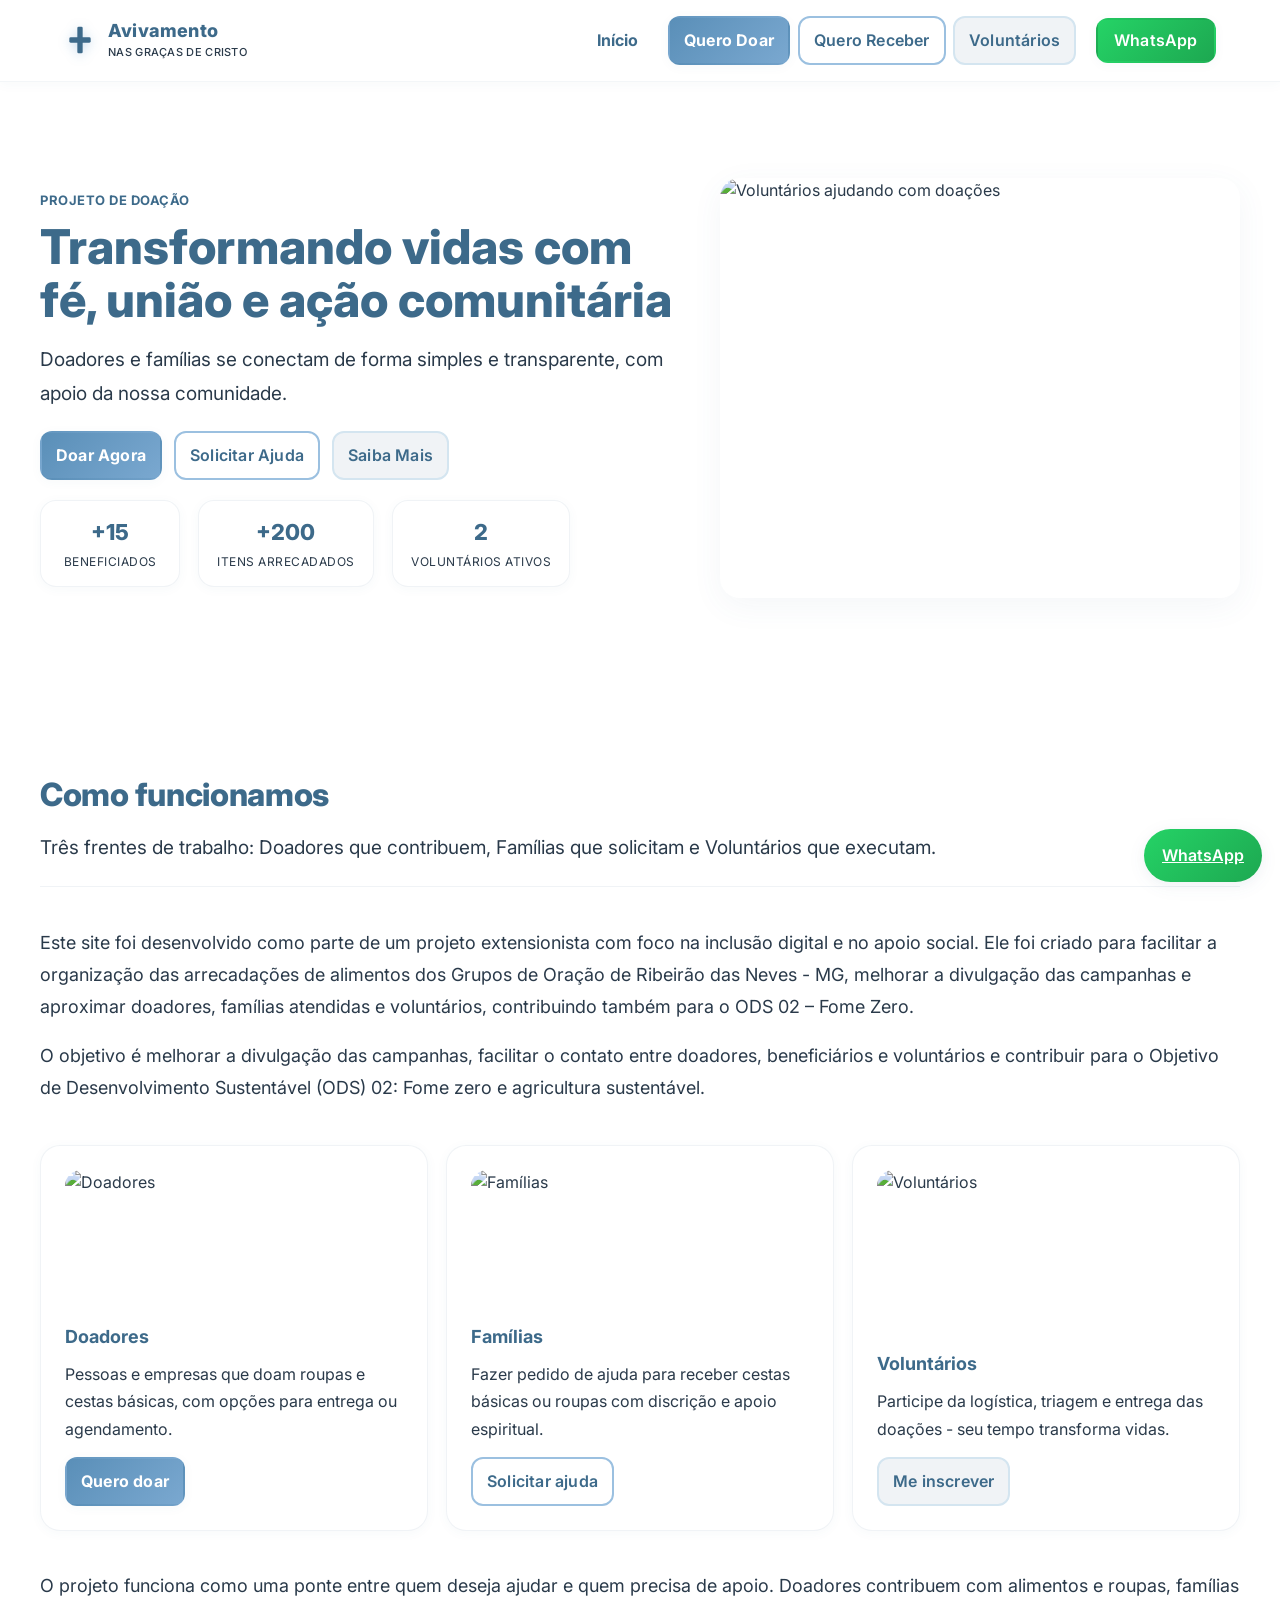
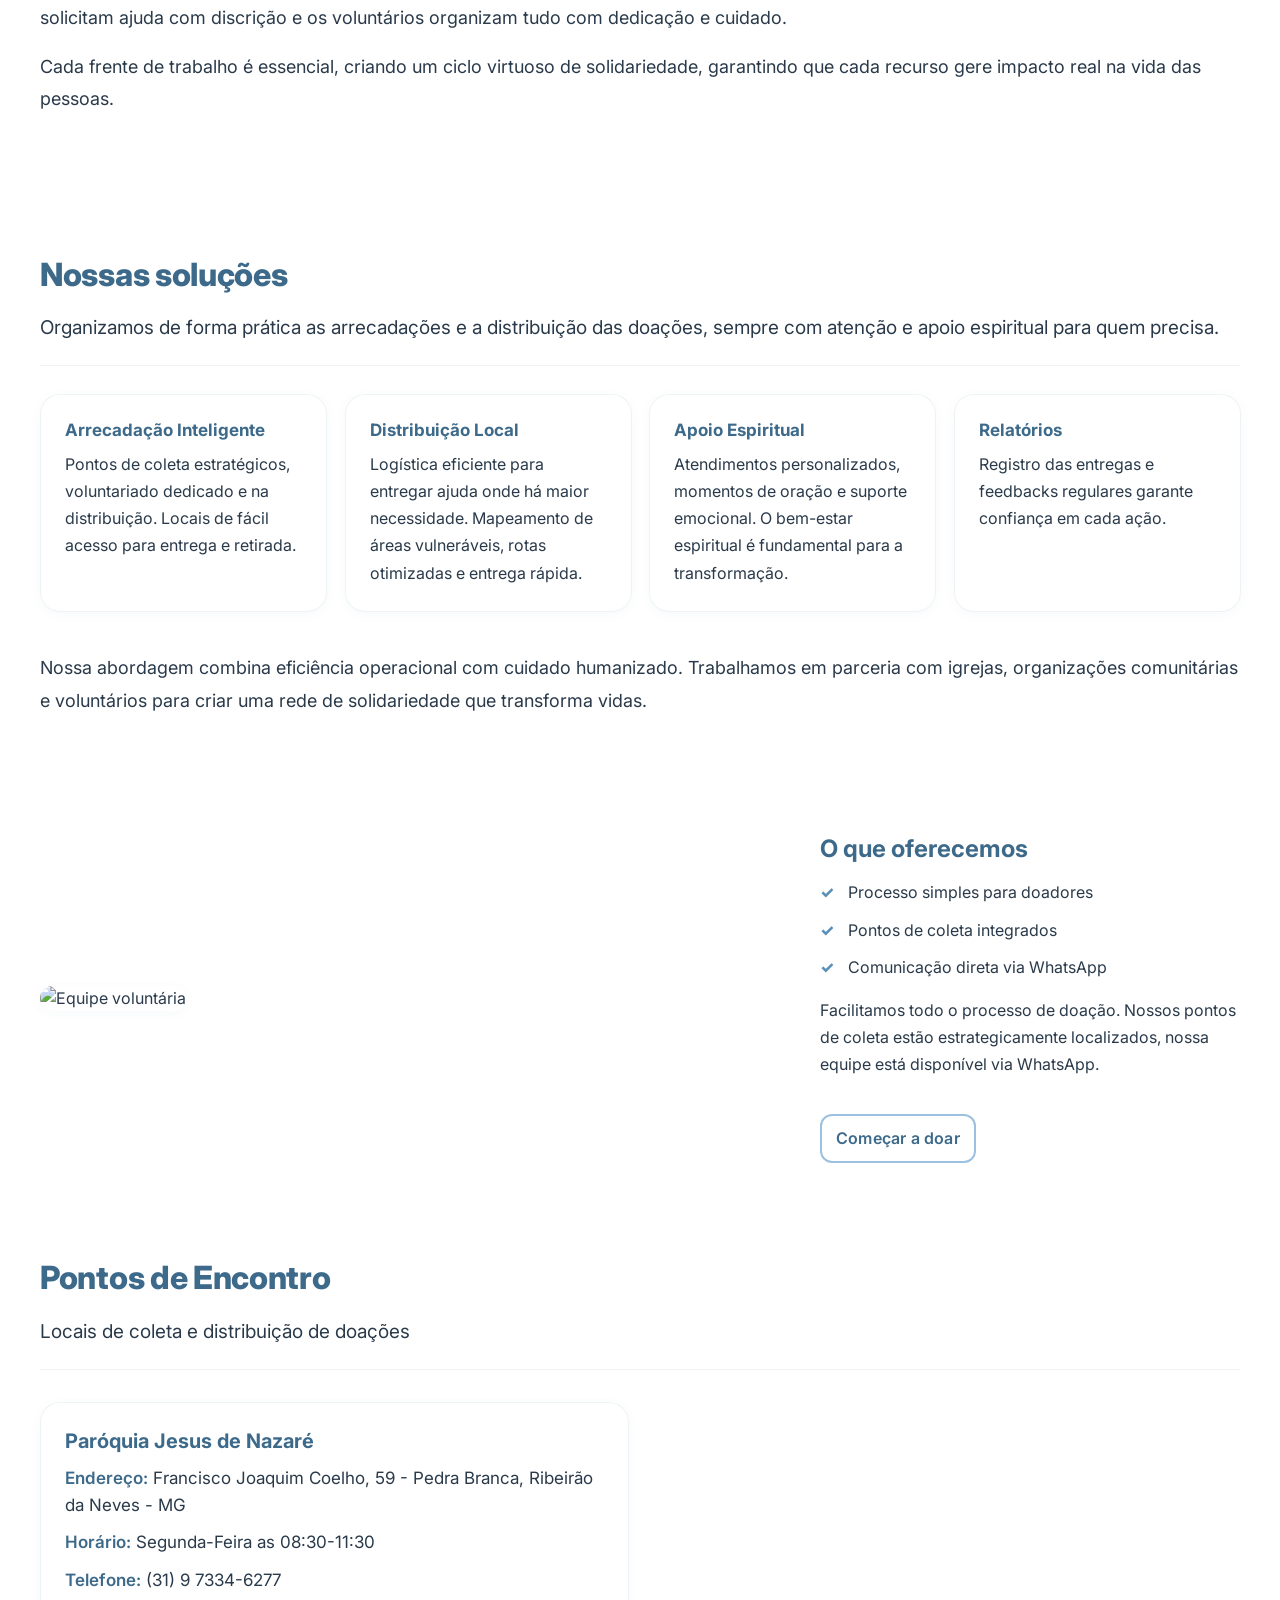
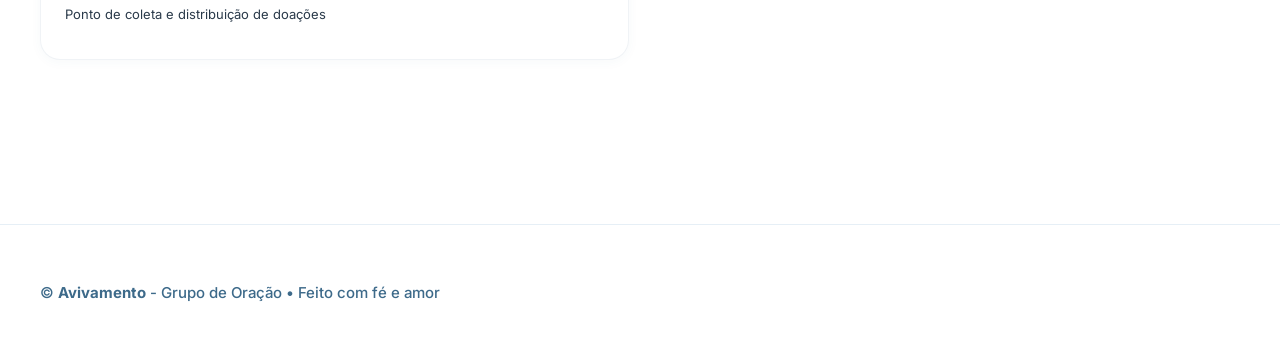
==== index.html @ 40e813b6 "Update index.html" ====
<!doctype html>
<html lang="pt-BR">
<head>
    <meta charset="utf-8" />
    <meta name="viewport" content="width=device-width,initial-scale=1" />
    <title>Avivamento - Projeto de Doação</title>
    <link rel="stylesheet" href="css/styles.css">
    <link href="https://fonts.googleapis.com/css2?family=Inter:wght@300;400;600;700;800&display=swap" rel="stylesheet">
</head>
<body>
    <header class="site-header">
        <div class="header-inner">
            <a class="logo" href="index.html">
                <svg class="logo-emoji" width="32" height="32" viewBox="0 0 24 24" fill="none" xmlns="http://www.w3.org/2000/svg">
                    <rect x="10" y="2" width="4" height="20" fill="var(--blue-700)" rx="1"/>
                    <rect x="4" y="10" width="16" height="4" fill="var(--blue-700)" rx="1"/>
                </svg>
                <div class="logo-text-wrapper">
                    <span class="logo-text">Avivamento</span>
                    <span class="logo-subtitle">Nas graças de Cristo</span>
                </div>
            </a>
            <input type="checkbox" id="navToggle" class="nav-toggle-checkbox" aria-label="Abrir menu">
            <label for="navToggle" class="nav-toggle-label">
                <span class="hamburger" aria-hidden="true"></span>
            </label>
            <nav class="main-nav" role="navigation" aria-label="Menu principal">
                <div class="nav-logo">
                    <span class="nav-logo-text">Avivamento</span>
                    <span class="nav-logo-subtitle">Nas graças de Cristo</span>
                </div>
                <a href="index.html">Início</a>
                <a href="pages/doar.html" class="btn btn-primary">Quero Doar</a>
                <a href="pages/receber.html" class="btn btn-outline">Quero Receber</a>
                <a href="pages/voluntarios.html" class="btn btn-ghost">Voluntários</a>
                <a class="btn whatsapp" href="https://wa.me/5531973346277?text=Ol%C3%A1%2C+gostaria+de+ajudar+no+projeto+Avivamento" target="_blank" rel="noopener">WhatsApp</a>
            </nav>
        </div>
    </header>

    <main>
        <!-- Hero Section -->
        <section class="hero hero-landing">
            <div class="container hero-grid">
                <div class="hero-content">
                    <p class="eyebrow">Projeto de Doação</p>
                    <h1>Transformando vidas com fé, união e ação comunitária</h1>
                    <p class="lead">Doadores e famílias se conectam de forma simples e transparente, com apoio da nossa comunidade.</p>
                    <div class="cta-row">
                        <a class="btn btn-primary large" href="pages/doar.html">Doar Agora</a>
                        <a class="btn btn-outline large" href="pages/receber.html">Solicitar Ajuda</a>
                        <a class="btn btn-ghost" href="#areas">Saiba Mais</a>
                    </div>
                    <div class="stats-row" aria-hidden="true">
                        <div class="stat"><strong>+15</strong><span>beneficiados</span></div>
                        <div class="stat"><strong>+200</strong><span>itens arrecadados</span></div>
                        <div class="stat"><strong>2</strong><span>voluntários ativos</span></div>
                    </div>
                </div>
                <div class="hero-media" aria-hidden="true">
                    <img alt="Voluntários ajudando com doações" src="https://abolbrasil.org.br/wordpress/wp-content/uploads/2022/02/b7a24420-bc42-456f-b313-bb6301a29f70.jpg" />
                </div>
            </div>
        </section>

        <!-- Main Content Container -->
        <div class="container">
            <!-- Como Funcionamos Section -->
            <section id="areas" class="areas">
                <div class="page-header">
                    <h2>Como funcionamos</h2>
                    <p class="subtitle lead">Três frentes de trabalho: Doadores que contribuem, Famílias que solicitam e Voluntários que executam.</p>
                </div>
            <!-- Sobre o Projeto Section -->
                    <div class="project-info-text">
                        <p>Este site foi desenvolvido como parte de um projeto extensionista com foco na inclusão digital e no apoio social. Ele foi criado para facilitar a organização das arrecadações de alimentos dos Grupos de Oração de Ribeirão das Neves - MG, melhorar a divulgação das campanhas e aproximar doadores, famílias atendidas e voluntários, contribuindo também para o ODS 02 – Fome Zero.</p>
                        <p>O objetivo é melhorar a divulgação das campanhas, facilitar o contato entre doadores, beneficiários e voluntários e contribuir para o Objetivo de Desenvolvimento Sustentável (ODS) 02: Fome zero e agricultura sustentável.</p>
                    </div>
                <div class="areas-grid">
                    <article class="area-card">
                        <img src="https://i.pinimg.com/originals/aa/27/34/aa273427e8a0ba6a10bbc2c5b029f0f6.jpg" alt="Doadores">
                        <div>
                            <h4>Doadores</h4>
                            <p>Pessoas e empresas que doam roupas e cestas básicas, com opções para entrega ou agendamento.</p>
                            <div class="area-actions">
                                <a class="btn btn-primary" href="pages/doar.html">Quero doar</a>
                            </div>
                        </div>
                    </article>
                    <article class="area-card">
                        <img src="https://i.pinimg.com/originals/c0/b9/94/c0b99467536a32880de4800b3984f356.jpg" alt="Famílias">
                        <div>
                            <h4>Famílias</h4>
                            <p>Fazer pedido de ajuda para receber cestas básicas ou roupas com discrição e apoio espiritual.</p>
                            <div class="area-actions">
                                <a class="btn btn-outline" href="pages/receber.html">Solicitar ajuda</a>
                            </div>
                        </div>
                    </article>
                    <article class="area-card">
                        <img src="https://gife.org.br/wp/media/2023/09/hannah-busing-RvF2R_qMpRk-unsplash-1-2048x1638.jpg" alt="Voluntários">
                        <div>
                            <h4>Voluntários</h4>
                            <p>Participe da logística, triagem e entrega das doações - seu tempo transforma vidas.</p>
                            <div class="area-actions">
                                <a class="btn btn-ghost" href="pages/voluntarios.html">Me inscrever</a>
                            </div>
                        </div>
                    </article>
                </div>
                <div class="areas-description">
                    <p>O projeto funciona como uma ponte entre quem deseja ajudar e quem precisa de apoio. Doadores contribuem com alimentos e roupas, famílias solicitam ajuda com discrição e os voluntários organizam tudo com dedicação e cuidado.</p>
                    <p>Cada frente de trabalho é essencial, criando um ciclo virtuoso de solidariedade, garantindo que cada recurso gere impacto real na vida das pessoas.</p>
                </div>
            </section>

            <!-- Nossas Soluções Section -->
            <section id="solutions" class="solutions">
                <div class="page-header">
                    <h2>Nossas soluções</h2>
                    <p class="subtitle lead">Organizamos de forma prática as arrecadações e a distribuição das doações, sempre com atenção e apoio espiritual para quem precisa.</p>
                </div>
                <div class="solutions-grid">
                    <article class="solution">
                        <h3>Arrecadação Inteligente</h3>
                        <p>Pontos de coleta estratégicos, voluntariado dedicado e na distribuição. Locais de fácil acesso para entrega e retirada.</p>
                    </article>
                    <article class="solution">
                        <h3>Distribuição Local</h3>
                        <p>Logística eficiente para entregar ajuda onde há maior necessidade. Mapeamento de áreas vulneráveis, rotas otimizadas e entrega rápida.</p>
                    </article>
                    <article class="solution">
                        <h3>Apoio Espiritual</h3>
                        <p>Atendimentos personalizados, momentos de oração e suporte emocional. O bem-estar espiritual é fundamental para a transformação.</p>
                    </article>
                    <article class="solution">
                        <h3>Relatórios</h3>
                        <p>Registro das entregas e feedbacks regulares garante confiança em cada ação.</p>
                    </article>
                </div>
                <div class="solutions-text">
                    <p>Nossa abordagem combina eficiência operacional com cuidado humanizado. Trabalhamos em parceria com igrejas, organizações comunitárias e voluntários para criar uma rede de solidariedade que transforma vidas.</p>
                </div>
            </section>

            <!-- Features Section -->
            <section class="features">
                <div class="features-inner">
                    <div class="feature-visual" aria-hidden="true">
                        <img src="https://bridgesfortomorrow.com/wp-content/uploads/2021/08/breadcrum_bg_2-1024x624.jpg" alt="Equipe voluntária" />
                    </div>
                    <div class="feature-list">
                        <h3>O que oferecemos</h3>
                        <ul>
                            <li>Processo simples para doadores</li>
                            <li>Pontos de coleta integrados</li>
                            <li>Comunicação direta via WhatsApp</li>
                        </ul>
                        <p>Facilitamos todo o processo de doação. Nossos pontos de coleta estão estrategicamente localizados, nossa equipe está disponível via WhatsApp.</p>                        <a class="btn btn-outline" href="pages/doar.html">Começar a doar</a>
                    </div>
                </div>
            </section>



            <!-- Ponto de Encontro Section -->
            <section class="ponto-encontro">
                <div class="page-header">
                    <h2>Pontos de Encontro</h2>
                    <p class="subtitle">Locais de coleta e distribuição de doações</p>
                </div>
                <div class="pontos-grid">
                    <div class="map-box">
                        <div class="map-static">
                            <h4>Paróquia Jesus de Nazaré</h4>
                            <p><strong>Endereço:</strong> Francisco Joaquim Coelho, 59 - Pedra Branca, Ribeirão da Neves - MG</p>
                            <p><strong>Horário:</strong> Segunda-Feira as 08:30-11:30</p>
                            <p><strong>Telefone:</strong> (31) 9 7334-6277</p>
                            <p class="small-quote">Ponto de coleta e distribuição de doações</p>
                        </div>
                    </div>
                </div>
            </section>


        </div>
    </main>

    <footer class="site-footer">
        <div class="container footer-inner">
            <p>© <strong>Avivamento</strong> - Grupo de Oração • Feito com fé e amor</p>
        </div>
    </footer>
    <div class="floating-whatsapp" role="navigation" aria-label="Contato WhatsApp">
        <a href="https://wa.me/5531973346277?text=Ol%C3%A1%2C+gostaria+de+ajudar+no+projeto+Avivamento" target="_blank" rel="noopener" aria-label="WhatsApp">
            WhatsApp
        </a>
    </div>
</body>
</html>
---- css/styles.css ----
/* copied from assets/css/styles.css */
:root{
    --blue-800: #2d5a7a;
    --blue-700: #3d6a8a;
    --blue-600: #5a8fb8;
    --blue-500: #7aa8d0;
    --blue-400: #9bc0e0;
    --blue-300: #b8d4eb;
    --blue-200: #d4e5f0;
    --blue-100: #f0f5fa;
    --blue-50: #f8fafc;
    --white: #ffffff;
    --accent: #dc3545;
    --accent-light: #ff6b7a;
    --primary: #3d6a8a;
    --primary-dark: #2d5a7a;
    --bg: #f8fafc;
    --bg-light: #fafbfd;
    --surface: rgba(255,255,255,0.98);
    --surface-light: rgba(255,255,255,0.85);
    --text: #2a3a4a;
    --text-light: #3a4a5a;
    --muted: #6a7a8a;
    --muted-light: #9aabba;
    --radius: 20px;
    --gap: 24px;
    --container-width: 1200px;
    --transition: all 0.4s cubic-bezier(0.25, 0.46, 0.45, 0.94);
    --shadow-sm: 0 2px 12px rgba(61,106,138,0.04);
    --shadow-md: 0 4px 20px rgba(61,106,138,0.06);
    --shadow-lg: 0 8px 32px rgba(61,106,138,0.08);
}
*{box-sizing:border-box;font-family:Inter, system-ui, -apple-system, "Segoe UI", Roboto, "Helvetica Neue", Arial, sans-serif}
html,body{height:100%}
html{
    scroll-behavior: smooth;
}
body{
    margin:0;
    font-family:Inter, system-ui, -apple-system, "Segoe UI", Roboto, "Helvetica Neue", Arial, sans-serif;
    background:var(--white);
    color:var(--text);
    -webkit-font-smoothing:antialiased;
    -moz-osx-font-smoothing:grayscale;
    line-height:1.55;
    font-size:16px;
    -webkit-tap-highlight-color: transparent;
    word-wrap:break-word;
    overflow-wrap:break-word;
}
/* Page transition */
main{
    animation: fadeInUp 0.5s ease-out;
}
@keyframes fadeInUp{
    from{
        opacity:0;
        transform:translateY(20px);
    }
    to{
        opacity:1;
        transform:translateY(0);
    }
}
.container{
    width:calc(100% - 48px);
    max-width:var(--container-width);
    margin:0 auto;
    padding:32px 0;
    text-align:left;
    transition: var(--transition);
}
main > .container{
    padding:48px 0;
    text-align:left;
}
main .container p, main .container li, main .container blockquote{text-align:left;word-wrap:break-word;overflow-wrap:break-word}
.site-header{
    background:rgba(255,255,255,0.95);
    backdrop-filter: blur(20px);
    -webkit-backdrop-filter: blur(20px);
    border-bottom:1px solid rgba(61,106,138,0.06);
    position:sticky;
    top:0;
    z-index:60;
    margin:0;
    border-radius:0;
    box-shadow:var(--shadow-sm);
    padding:0;
    transition: var(--transition);
}
.site-header:hover{
    box-shadow:var(--shadow-sm);
}
.header-inner{
    display:flex;
    align-items:center;
    justify-content:space-between;
    gap:16px;
    padding:16px 24px;
    max-width:var(--container-width);
    margin:0 auto;
    width:calc(100% - 48px);
}
.logo{display:flex;align-items:center;gap:12px;text-decoration:none;color:var(--text);transition:transform 0.2s ease}
.logo:hover{transform:scale(1.02)}
.logo-emoji{width:32px;height:32px;flex-shrink:0;filter:drop-shadow(0 2px 6px rgba(13,95,168,0.25))}
.logo-emoji path{stroke:var(--blue-700)}
.logo-text-wrapper{display:flex;flex-direction:column;gap:2px}
.logo-text{font-weight:800;font-size:18px;letter-spacing:0.2px;color:var(--blue-700);line-height:1.2}
.logo-subtitle{font-size:11px;color:var(--text);font-weight:500;letter-spacing:0.3px;text-transform:uppercase}
.main-nav{display:flex;align-items:center;gap:8px}
.main-nav a:not(.btn){margin:0 6px;text-decoration:none;color:var(--blue-700);padding:8px 14px;border-radius:10px;font-weight:700;transition:all 0.2s ease;background:transparent;border:2px solid transparent}
.main-nav a:not(.btn):hover{background:var(--blue-50);color:var(--blue-800);border-color:var(--blue-200)}
.btn{display:inline-flex;align-items:center;gap:8px;padding:12px 18px;border-radius:12px;text-decoration:none;font-weight:700;cursor:pointer;border:2px solid transparent;transition:var(--transition);font-family:Inter, system-ui, -apple-system, "Segoe UI", Roboto, "Helvetica Neue", Arial, sans-serif;position:relative;overflow:hidden}
.btn::before{content:'';position:absolute;top:50%;left:50%;width:0;height:0;border-radius:50%;background:rgba(255,255,255,0.2);transform:translate(-50%,-50%);transition:width 0.6s,height 0.6s}
.btn:hover::before{width:300px;height:300px}
.btn-primary{background:linear-gradient(135deg,var(--blue-600),var(--blue-500));color:var(--white);box-shadow:var(--shadow-sm);transform:translateY(0);border:2px solid transparent;z-index:1}
.btn-primary:hover{transform:translateY(-2px);box-shadow:var(--shadow-md);background:linear-gradient(135deg,var(--blue-500),var(--blue-400));border-color:rgba(255,255,255,0.2)}
.btn-outline{background:transparent;border:2px solid var(--blue-400);color:var(--blue-700);font-weight:600;z-index:1}
.btn-outline:hover{background:var(--blue-50);border-color:var(--blue-400);color:var(--blue-800);transform:translateY(-1px);box-shadow:var(--shadow-sm)}
.btn-ghost{background:rgba(61,106,138,0.08);border:2px solid var(--blue-200);color:var(--blue-700);font-weight:600;padding:10px 16px;z-index:1}
.btn-ghost:hover{background:var(--blue-50);border-color:var(--blue-300);color:var(--blue-800);transform:translateY(-1px);box-shadow:var(--shadow-sm)}
.large{padding:14px 22px;font-size:16px}

.hero{padding:48px 0 12px;position:relative}
.hero-grid{display:grid;grid-template-columns:1fr 520px;gap:36px;align-items:center}
.hero-content h1{font-size:clamp(32px,5vw,48px);margin:0 0 16px;line-height:1.1;font-weight:800;color:var(--blue-700)}
.hero-content h2{font-size:20px;margin:0 0 14px;color:var(--blue-700);font-weight:600;line-height:1.4}
.hero-content .lead{color:var(--text);font-size:19px;max-width:65ch;line-height:1.8;font-weight:400;text-align:left;word-wrap:break-word;overflow-wrap:break-word}
.cta-row{margin-top:20px;display:flex;gap:12px}
.hero-media{position:relative}
.hero-media img{width:100%;height:420px;object-fit:cover;border-radius:20px;box-shadow:0 8px 32px rgba(61,106,138,0.06);display:block}
.accent{color:var(--blue-600);font-weight:800}

.page-header{padding:28px 0 20px;border-bottom:1px solid rgba(61,106,138,0.08);margin-bottom:32px;transition:var(--transition)}
.page-header h1{font-size:clamp(28px,3vw,36px);margin:0 0 16px;color:var(--blue-700);font-weight:800;line-height:1.2;letter-spacing:-0.5px}
.page-header h2{font-size:clamp(24px,3vw,32px);margin:0 0 16px;color:var(--blue-700);font-weight:800;line-height:1.3;letter-spacing:-0.3px}
.page-header .subtitle{color:var(--text);margin:0;font-size:19px;line-height:1.8;font-weight:400;text-align:left;word-wrap:break-word;overflow-wrap:break-word}
.page-header .subtitle.lead{text-align:left;max-width:100%;white-space:normal}
.page-hero-image{margin:32px 0;border-radius:var(--radius);overflow:hidden;box-shadow:var(--shadow-md);width:100%;transition:var(--transition)}
.page-hero-image:hover{box-shadow:var(--shadow-lg);transform:translateY(-2px)}
.page-hero-image img{width:100%;height:320px;object-fit:cover;display:block;margin:0 auto;transition:transform 0.6s ease}
.page-hero-image:hover img{transform:scale(1.02)}

/* Form refinements */
.form-grid{display:grid;grid-template-columns:1fr 340px;gap:28px;align-items:start}
.donation-form, .request-form{padding:22px}
.form-grid label{font-size:14px}
.form-grid .field-row{display:grid;grid-template-columns:1fr 1fr;gap:10px}
.form-actions{justify-content:flex-start}
.btn{padding:10px 14px}

@media (max-width:900px){
    .form-grid{grid-template-columns:1fr;gap:18px}
    .page-header{padding:14px 0}
}
.hero-landing{padding-top:64px;padding-bottom:40px}
.hero-landing .eyebrow{font-weight:700;color:var(--blue-700);margin-bottom:10px;text-transform:uppercase;letter-spacing:0.5px;font-size:13px}
.stats-row{display:flex;gap:18px;margin-top:20px}
.stats-row .stat{background:var(--white);padding:14px 18px;border-radius:16px;box-shadow:var(--shadow-sm);min-width:140px;text-align:center;border:1px solid rgba(61,106,138,0.08)}
.stats-row .stat strong{display:block;font-size:22px;color:var(--blue-700);font-weight:800}
.stats-row .stat span{display:block;font-size:12px;color:var(--text);margin-top:4px;text-transform:uppercase;letter-spacing:0.5px}

.solutions{padding:42px 0}
.solutions .page-header{text-align:left;max-width:100%;margin:0 auto 28px}
.solutions .page-header .subtitle.lead{text-align:left;white-space:normal}
.solutions-grid{display:grid;grid-template-columns:repeat(4,1fr);gap:18px}
.solution{background:var(--white);padding:24px;border-radius:var(--radius);box-shadow:var(--shadow-sm);min-height:160px;border:1px solid rgba(61,106,138,0.08);transition:var(--transition);position:relative;overflow:hidden}
.solution::before{content:'';position:absolute;top:0;left:0;width:3px;height:100%;background:linear-gradient(180deg,var(--blue-400),var(--blue-300));transform:scaleY(0);transition:transform 0.4s ease}
.solution:hover::before{transform:scaleY(1)}
.solution:hover{transform:translateY(-3px);box-shadow:var(--shadow-md);border-color:var(--blue-200)}
.solution h3{font-size:18px;margin:0 0 12px;color:var(--blue-700);font-weight:700;line-height:1.4}
.solution p{margin:0;color:var(--text);font-size:16px;line-height:1.7;text-align:left;word-wrap:break-word;overflow-wrap:break-word}

.areas{padding:28px 0}
.areas .page-header{margin-bottom:28px}
.areas-grid{display:grid;grid-template-columns:repeat(3,1fr);gap:18px;align-items:stretch}
.area-card{background:var(--white);border-radius:var(--radius);padding:24px;display:flex;flex-direction:column;justify-content:space-between;box-shadow:var(--shadow-sm);border:1px solid rgba(61,106,138,0.08);transition:var(--transition);position:relative;overflow:hidden}
.area-card::after{content:'';position:absolute;top:0;left:0;right:0;height:2px;background:linear-gradient(90deg,var(--blue-400),var(--blue-300));transform:scaleX(0);transition:transform 0.4s ease}
.area-card:hover::after{transform:scaleX(1)}
.area-card:hover{transform:translateY(-3px);box-shadow:var(--shadow-md);border-color:var(--blue-200)}
.area-card img{width:100%;height:140px;object-fit:cover;border-radius:16px;margin-bottom:14px}
.area-card h4{margin:0 0 12px;color:var(--blue-700);font-weight:700;font-size:18px;line-height:1.4}
.area-card p{margin:0 0 14px;color:var(--text);line-height:1.7;font-size:16px;text-align:left;word-wrap:break-word;overflow-wrap:break-word}
.area-card .area-actions{display:flex;gap:8px}

@media (max-width:1000px){
    .areas-grid{grid-template-columns:repeat(2,1fr)}
    .solutions-grid{grid-template-columns:repeat(2,1fr)}
    .features-inner{grid-template-columns:1fr}
    .feature-visual{order:-1}
    .grid-photos{grid-template-columns:repeat(2,1fr)}
}
@media (max-width:560px){
    .areas-grid{grid-template-columns:1fr}
    .solutions-grid{grid-template-columns:1fr}
    .grid-photos{grid-template-columns:1fr}
    .ponto-grid{grid-template-columns:1fr}
    .pontos-grid{grid-template-columns:1fr}
    .page-hero-image img{height:200px}
}

.features{padding:34px 0}
.features-inner{display:grid;grid-template-columns:1fr 420px;gap:24px;align-items:center}
.feature-visual img{width:100%;object-fit:cover;border-radius:var(--radius);box-shadow:var(--shadow-sm)}
.feature-list h3{margin-top:0;font-size:24px;color:var(--blue-700);font-weight:700;line-height:1.3;margin-bottom:16px}
.feature-list ul{padding-left:18px;list-style:none;padding-left:0}
.feature-list li{margin-bottom:12px;padding-left:28px;position:relative;color:var(--text);line-height:1.6;font-size:16px}
.feature-list li::before{content:"✓";position:absolute;left:0;color:var(--blue-600);font-weight:800;font-size:16px}
.feature-list p{margin:16px 0;font-size:16px;line-height:1.7;color:var(--text)}
.feature-list .btn{margin-top:20px}

.testimonials{padding:32px 0}

.mission{display:grid;grid-template-columns:1fr 420px;gap:20px;padding:36px 0}
.card{background:var(--white);padding:24px;border-radius:var(--radius);box-shadow:var(--shadow-sm);flex:1}
.card h3{margin-top:0}
.quote-card blockquote{margin:0;font-style:italic;color:var(--accent);font-size:18px}

/* Typography - Padronização de fontes */
h1{font-size:clamp(28px,4vw,44px);font-weight:800;line-height:1.2;color:var(--blue-700);margin:0 0 16px}
h2{font-size:clamp(24px,3vw,32px);font-weight:800;line-height:1.3;color:var(--blue-700);margin:0 0 14px}
h3{font-size:clamp(20px,2.5vw,24px);font-weight:700;line-height:1.4;color:var(--blue-700);margin:0 0 12px}
h4{font-size:18px;font-weight:700;line-height:1.4;color:var(--blue-700);margin:0 0 10px}
h5{font-size:16px;font-weight:600;line-height:1.5;color:var(--blue-700);margin:0 0 8px}
p{margin:0 0 12px;line-height:1.7;color:var(--text);font-size:17px;text-align:left;word-wrap:break-word;overflow-wrap:break-word}
.lead{color:var(--text);font-size:19px;line-height:1.8;max-width:65ch;font-weight:400;text-align:left;word-wrap:break-word;overflow-wrap:break-word}

.gallery{padding:28px 0}
.gallery .page-header{margin-bottom:20px}
.grid-photos{display:grid;grid-template-columns:repeat(4,1fr);gap:14px}
.grid-photos figure{margin:0;overflow:hidden;border-radius:10px}
.grid-photos img{width:100%;height:180px;object-fit:cover;border-radius:16px;transition:var(--transition)}
.grid-photos img:hover{transform:scale(1.02);box-shadow:var(--shadow-md)}

.ponto-encontro{padding:32px 0}
.ponto-grid{display:grid;grid-template-columns:1fr 420px;gap:22px;align-items:start}
.pontos-grid{display:grid;grid-template-columns:repeat(2,1fr);gap:22px;align-items:start;margin-bottom:24px}
.map-box{border-radius:var(--radius);overflow:hidden;background:var(--white);padding:24px;box-shadow:var(--shadow-sm);border:1px solid rgba(61,106,138,0.08)}
.map-static h4{margin-top:0;color:var(--blue-700);font-weight:700;font-size:20px}
.map-static p{margin:10px 0;color:var(--text);line-height:1.6;text-align:left}
.map-static strong{color:var(--blue-700);font-weight:600}
.testimonials-side{background:var(--white);padding:20px;border-radius:var(--radius);box-shadow:var(--shadow-sm);border:1px solid rgba(61,106,138,0.08)}
.testimonials-full{margin-top:24px;width:100%}
.testimonials-side h4{margin-top:0;color:var(--blue-700);font-weight:700;font-size:18px;margin-bottom:16px}
.testimonials-side blockquote{font-size:15px;margin:0 0 16px;padding:14px;background:var(--blue-50);border-left:3px solid var(--blue-400);border-radius:12px;color:var(--text);text-align:left}
.testimonials-side cite{display:block;margin-top:8px;color:var(--text);font-size:13px;font-style:normal}
.testimonials-side .small-quote{margin-top:12px}
/* Button & card refinements */
.solution h3{font-size:17px;margin-bottom:8px;color:var(--blue-700);font-weight:700}
.btn{letter-spacing:0.2px}
.card, .solution, .testimonials-side{transition:transform 0.4s cubic-bezier(0.25, 0.46, 0.45, 0.94),box-shadow 0.4s cubic-bezier(0.25, 0.46, 0.45, 0.94)}
.card:hover, .solution:hover, .testimonials-side:hover{transform:translateY(-3px);box-shadow:var(--shadow-md)}

/* Footer */
.site-footer{background:var(--white);border-top:1px solid rgba(13,95,168,0.1);margin-top:60px;padding:24px 0}
.footer-inner{text-align:center}
.footer-inner p{margin:0;color:var(--blue-700);font-size:15px;font-weight:500;line-height:1.6}
.footer-inner strong{color:var(--blue-700);font-weight:700}
.sr-only{position:absolute;width:1px;height:1px;padding:0;margin:-1px;overflow:hidden;clip:rect(0,0,0,0);white-space:nowrap;border:0}

/* Emphasize blue links */
a{color:var(--blue-700)}
.btn-ghost{color:var(--blue-700)}

.form-section{padding:28px 0}
.form-grid{display:grid;grid-template-columns:1fr 360px;gap:28px;align-items:start}
.donation-form, .request-form{background:var(--white);padding:32px;border-radius:var(--radius);box-shadow:var(--shadow-sm);border:1px solid rgba(61,106,138,0.08);transition:var(--transition)}
.donation-form:hover, .request-form:hover{box-shadow:var(--shadow-md);transform:translateY(-2px)}
.donation-info{background:transparent;padding:8px}
.donation-info p{text-align:left}
label{display:block;margin-bottom:12px;font-size:14px;color:var(--text);font-weight:600;line-height:1.5}
input[type="text"], input[type="email"], input[type="tel"], input[type="number"], input[type="date"], input[type="time"], select, textarea{
    width:100%;padding:14px 16px;border-radius:16px;border:1px solid rgba(61,106,138,0.12);font-size:15px;margin-top:8px;background:var(--white);color:var(--text);transition:var(--transition);line-height:1.5;font-family:Inter, system-ui, -apple-system, "Segoe UI", Roboto, "Helvetica Neue", Arial, sans-serif;
}
input:focus, textarea:focus, select:focus{outline:none;border-color:var(--blue-400);box-shadow:var(--shadow-sm);background:var(--white);transform:translateY(-1px)}
input:hover, textarea:hover, select:hover{border-color:var(--blue-300)}
button, input[type="submit"], input[type="button"], input[type="reset"]{font-family:Inter, system-ui, -apple-system, "Segoe UI", Roboto, "Helvetica Neue", Arial, sans-serif}
blockquote, cite, code, pre, kbd, samp{font-family:Inter, system-ui, -apple-system, "Segoe UI", Roboto, "Helvetica Neue", Arial, sans-serif}
.form-grid .donation-form .two{display:grid;grid-template-columns:1fr 1fr;gap:12px}
.form-actions{display:flex;gap:12px;margin-top:14px}
.small-quote{margin-top:16px;font-size:13px;color:var(--text);text-align:left}

/* WhatsApp and floating */
.whatsapp{background:linear-gradient(135deg,#25D366,#1DA851);color:#fff;border-radius:12px;padding:8px 16px;margin-left:12px;box-shadow:var(--shadow-sm);font-weight:600;border:2px solid transparent}
.whatsapp:hover{transform:translateY(-1px);box-shadow:var(--shadow-md);background:linear-gradient(135deg,#2EE672,#25D366);border-color:rgba(255,255,255,0.2)}
.floating-whatsapp{
    position:fixed;
    right:18px;
    bottom:18px;
    z-index:80;
    border-radius:999px;
    box-shadow:var(--shadow-md);
}
.floating-whatsapp a{display:block;padding:14px 18px;color:#fff;background:linear-gradient(135deg,#25D366,#1DA851);border-radius:999px;font-weight:600;box-shadow:var(--shadow-sm);transition:var(--transition)}
.floating-whatsapp a:hover{transform:scale(1.03);box-shadow:var(--shadow-md)}

/* Map section */
.map-section{padding:18px 0}

/* Donation info inline */
.donation-info-inline{background:linear-gradient(180deg,var(--blue-100),#fff);padding:16px;border-radius:10px;margin:12px 0;border-left:4px solid var(--blue-600);box-shadow:0 4px 12px rgba(13,95,168,0.06)}
.donation-info-inline p{margin:6px 0;text-align:left}

.consent{font-size:13px;color:var(--text);display:block;margin-top:8px}
.consent input{margin-right:8px}

/* Floating WhatsApp on mobile */
@media (max-width:900px){
    .floating-whatsapp{display:block}
}

/* Nav toggle (mobile) - CSS only with checkbox hack */
.nav-toggle-checkbox{display:none}
.nav-toggle-label{display:none;background:transparent;border:0;padding:8px;cursor:pointer}
.nav-toggle-label .hamburger{width:22px;height:2px;background:var(--text);display:block;position:relative;border-radius:2px}
.nav-toggle-label .hamburger::before,.nav-toggle-label .hamburger::after{content:"";position:absolute;left:0;width:22px;height:2px;background:var(--text);border-radius:2px;transition:transform .18s ease, top .18s ease, bottom .18s ease}
.nav-toggle-label .hamburger::before{top:-7px}
.nav-toggle-label .hamburger::after{bottom:-7px}
.nav-toggle-checkbox:checked ~ .nav-toggle-label .hamburger{background:transparent}
.nav-toggle-checkbox:checked ~ .nav-toggle-label .hamburger::before{transform:rotate(45deg);top:0}
.nav-toggle-checkbox:checked ~ .nav-toggle-label .hamburger::after{transform:rotate(-45deg);bottom:0}

.nav-logo{display:none;padding:12px 0;border-bottom:1px solid rgba(13,95,168,0.1);margin-bottom:12px}
.nav-logo-text{display:block;font-weight:800;font-size:18px;color:var(--blue-700);margin-bottom:4px}
.nav-logo-subtitle{display:block;font-size:11px;color:var(--text);font-weight:500;letter-spacing:0.3px;text-transform:uppercase}

@media (max-width:880px){
    .header-inner{padding:12px 16px;width:calc(100% - 32px)}
    .main-nav{position:fixed;right:12px;top:70px;background:var(--white);flex-direction:column;padding:20px;border-radius:12px;box-shadow:0 18px 40px rgba(13,95,168,0.15);display:none;min-width:240px;z-index:100;border:1px solid rgba(13,95,168,0.1)}
    .main-nav a{margin:8px 0;width:100%;text-align:center;justify-content:center}
    .nav-toggle-label{display:block}
    .nav-toggle-checkbox:checked ~ .main-nav{display:flex}
    .logo-text{font-size:16px}
    .logo-subtitle{font-size:10px}
    .logo-emoji{width:28px;height:28px}
    .nav-logo{display:block}
}

/* Hero - simple fade-in on load */
@keyframes fadeIn{from{opacity:0;transform:translateY(8px)}to{opacity:1;transform:translateY(0)}}
.hero-content{animation:fadeIn .6s ease}
.hero-media{animation:fadeIn .7s ease}

/* Gallery - simple hover effect only */
.grid-photos figure:hover img{transform:scale(1.05)}
.gallery-section{padding:32px 0}
.gallery-title{font-size:24px;margin-bottom:20px;color:var(--blue-700);font-weight:700;line-height:1.3;text-align:left}
.gallery-grid{grid-template-columns:repeat(auto-fit, minmax(250px, 1fr));gap:16px;width:100%}
.gallery-grid.single-column{grid-template-columns:1fr;max-width:800px;margin:0 auto}
.gallery-grid .photo{width:100%;margin:0}
.gallery-grid .photo img{width:100%;height:200px;display:block;object-fit:cover;border-radius:16px;transition:var(--transition)}
.gallery-grid .photo img:hover{transform:scale(1.02);box-shadow:var(--shadow-md)}

/* Text sections with enhanced styling */
.intro-text-section,
.donation-impact-text,
.help-info-text,
.volunteer-info-text,
.solutions-text,
.areas-description,
.project-info-text{
    margin: 40px 0;
    transition: var(--transition);
}
.intro-text-section p,
.donation-impact-text p,
.help-info-text p,
.volunteer-info-text p,
.solutions-text p,
.areas-description p,
.project-info-text p{
    font-size: 18px;
    line-height: 1.8;
    margin-bottom: 16px;
    color: var(--text);
}
.intro-text-section p:last-child,
.donation-impact-text p:last-child,
.help-info-text p:last-child,
.volunteer-info-text p:last-child,
.solutions-text p:last-child,
.areas-description p:last-child,
.project-info-text p:last-child{
    margin-bottom: 0;
}
.donation-impact-text h3,
.help-info-text h3,
.volunteer-info-text h3{
    margin-top: 0;
    color: var(--blue-700);
    font-size: 22px;
    margin-bottom: 16px;
    font-weight: 700;
}


/* ============================================
   ANIMAÇÕES E TRANSIÇÕES AVANÇADAS
   ============================================ */

/* Animações de entrada para elementos */
@keyframes slideInLeft {
    from {
        opacity: 0;
        transform: translateX(-30px);
    }
    to {
        opacity: 1;
        transform: translateX(0);
    }
}

@keyframes slideInRight {
    from {
        opacity: 0;
        transform: translateX(30px);
    }
    to {
        opacity: 1;
        transform: translateX(0);
    }
}

@keyframes slideInUp {
    from {
        opacity: 0;
        transform: translateY(30px);
    }
    to {
        opacity: 1;
        transform: translateY(0);
    }
}

@keyframes fadeInScale {
    from {
        opacity: 0;
        transform: scale(0.95);
    }
    to {
        opacity: 1;
        transform: scale(1);
    }
}

@keyframes pulse {
    0%, 100% {
        transform: scale(1);
    }
    50% {
        transform: scale(1.05);
    }
}

@keyframes shimmer {
    0% {
        background-position: -1000px 0;
    }
    100% {
        background-position: 1000px 0;
    }
}

/* Animações de entrada para seções principais */
.hero-content {
    animation: slideInLeft 0.8s cubic-bezier(0.4, 0, 0.2, 1);
}

.hero-media {
    animation: slideInRight 0.8s cubic-bezier(0.4, 0, 0.2, 1) 0.2s both;
}

.page-header {
    animation: fadeInUp 0.6s ease-out;
}

/* Animações para cards e elementos interativos */
.area-card,
.solution,
.card,
.testimonials-side,
.map-box {
    animation: fadeInScale 0.6s ease-out;
    animation-fill-mode: both;
}

.area-card:nth-child(1) { animation-delay: 0.1s; }
.area-card:nth-child(2) { animation-delay: 0.2s; }
.area-card:nth-child(3) { animation-delay: 0.3s; }

.solution:nth-child(1) { animation-delay: 0.1s; }
.solution:nth-child(2) { animation-delay: 0.2s; }
.solution:nth-child(3) { animation-delay: 0.3s; }
.solution:nth-child(4) { animation-delay: 0.4s; }

/* Transições aprimoradas para hover */
.area-card,
.solution,
.card,
.testimonials-side,
.map-box,
.donation-form,
.request-form {
    transition: transform 0.3s cubic-bezier(0.4, 0, 0.2, 1),
                box-shadow 0.3s cubic-bezier(0.4, 0, 0.2, 1),
                border-color 0.3s ease;
}

.area-card:hover,
.solution:hover,
.card:hover,
.testimonials-side:hover,
.map-box:hover {
    transform: translateY(-3px) scale(1.01);
}

/* Animações para imagens */
.area-card img,
.gallery-grid .photo img,
.grid-photos img,
.feature-visual img {
    transition: transform 0.5s cubic-bezier(0.4, 0, 0.2, 1),
                filter 0.3s ease,
                box-shadow 0.3s ease;
}

.area-card:hover img,
.gallery-grid .photo:hover img,
.grid-photos figure:hover img {
    transform: scale(1.02);
    filter: brightness(1.02);
}

/* Animações para botões */
.btn {
    position: relative;
    overflow: hidden;
    transition: all 0.3s cubic-bezier(0.4, 0, 0.2, 1);
}

.btn::after {
    content: '';
    position: absolute;
    top: 50%;
    left: 50%;
    width: 0;
    height: 0;
    border-radius: 50%;
    background: rgba(255, 255, 255, 0.3);
    transform: translate(-50%, -50%);
    transition: width 0.6s ease, height 0.6s ease;
}

.btn:hover::after {
    width: 400px;
    height: 400px;
}

.btn-primary:hover {
    transform: translateY(-4px) scale(1.02);
    box-shadow: 0 12px 32px rgba(13, 95, 168, 0.25);
}

.btn-outline:hover,
.btn-ghost:hover {
    transform: translateY(-3px) scale(1.02);
}

/* Animações para formulários */
input[type="text"],
input[type="email"],
input[type="tel"],
input[type="number"],
input[type="date"],
input[type="time"],
select,
textarea {
    transition: all 0.3s cubic-bezier(0.4, 0, 0.2, 1);
}

input:focus,
textarea:focus,
select:focus {
    transform: translateY(-2px);
    box-shadow: 0 12px 28px rgba(13, 95, 168, 0.18);
}

/* Animações para textos */
.intro-text-section,
.donation-impact-text,
.help-info-text,
.volunteer-info-text,
.solutions-text,
.areas-description,
.project-info-text {
    animation: slideInUp 0.7s ease-out;
    animation-fill-mode: both;
}

.intro-text-section { animation-delay: 0.2s; }
.donation-impact-text { animation-delay: 0.3s; }
.help-info-text { animation-delay: 0.3s; }
.volunteer-info-text { animation-delay: 0.3s; }
.solutions-text { animation-delay: 0.2s; }
.areas-description { animation-delay: 0.2s; }
.project-info-text { animation-delay: 0.3s; }

/* Animações para estatísticas */
.stats-row .stat {
    animation: fadeInScale 0.6s ease-out;
    animation-fill-mode: both;
    transition: transform 0.3s ease, box-shadow 0.3s ease;
}

.stats-row .stat:nth-child(1) { animation-delay: 0.1s; }
.stats-row .stat:nth-child(2) { animation-delay: 0.2s; }
.stats-row .stat:nth-child(3) { animation-delay: 0.3s; }

.stats-row .stat:hover {
    transform: translateY(-4px) scale(1.05);
    box-shadow: 0 12px 32px rgba(13, 95, 168, 0.15);
}

/* Animações para galeria */
.gallery-grid .photo {
    animation: fadeInScale 0.6s ease-out;
    animation-fill-mode: both;
}

.gallery-grid .photo:nth-child(1) { animation-delay: 0.1s; }
.gallery-grid .photo:nth-child(2) { animation-delay: 0.2s; }
.gallery-grid .photo:nth-child(3) { animation-delay: 0.3s; }
.gallery-grid .photo:nth-child(4) { animation-delay: 0.4s; }

/* Animações para WhatsApp flutuante */
.floating-whatsapp {
    animation: pulse 2s ease-in-out infinite;
}

.floating-whatsapp a {
    transition: var(--transition);
}

.floating-whatsapp a:hover {
    transform: scale(1.03);
    animation: none;
}

/* Animações para logo */
.logo {
    transition: transform 0.3s cubic-bezier(0.4, 0, 0.2, 1);
}

.logo:hover {
    transform: scale(1.05) rotate(-2deg);
}

.logo-emoji {
    transition: transform 0.3s ease, filter 0.3s ease;
}

.logo:hover .logo-emoji {
    transform: rotate(10deg) scale(1.1);
    filter: drop-shadow(0 4px 8px rgba(13, 95, 168, 0.3));
}

/* Animações para header */
.site-header {
    transition: box-shadow 0.3s ease, backdrop-filter 0.3s ease;
}

/* Animações para feature list */
.feature-list li {
    animation: slideInLeft 0.5s ease-out;
    animation-fill-mode: both;
    transition: transform 0.2s ease, color 0.2s ease;
}

.feature-list li:nth-child(1) { animation-delay: 0.1s; }
.feature-list li:nth-child(2) { animation-delay: 0.2s; }
.feature-list li:nth-child(3) { animation-delay: 0.3s; }
.feature-list li:nth-child(4) { animation-delay: 0.4s; }
.feature-list li:nth-child(5) { animation-delay: 0.5s; }

.feature-list li:hover {
    transform: translateX(8px);
    color: var(--blue-700);
}

/* Animações para testimonials */
.testimonials-side blockquote {
    animation: fadeInScale 0.5s ease-out;
    animation-fill-mode: both;
    transition: transform 0.2s ease, box-shadow 0.2s ease;
}

.testimonials-side blockquote:nth-child(1) { animation-delay: 0.1s; }
.testimonials-side blockquote:nth-child(2) { animation-delay: 0.2s; }

.testimonials-side blockquote:hover {
    transform: translateX(2px);
    box-shadow: var(--shadow-sm);
}

/* Animações para page hero image */
.page-hero-image {
    animation: fadeInScale 0.8s ease-out;
}

.page-hero-image img {
    transition: transform 0.7s cubic-bezier(0.4, 0, 0.2, 1);
}

.page-hero-image:hover img {
    transform: scale(1.05);
}

/* Animações para pontos de encontro */
.pontos-grid .map-box {
    animation: slideInUp 0.6s ease-out;
    animation-fill-mode: both;
}

.pontos-grid .map-box:nth-child(1) { animation-delay: 0.1s; }
.pontos-grid .map-box:nth-child(2) { animation-delay: 0.2s; }

/* Efeito de loading shimmer (opcional, para elementos que carregam) */
@keyframes loadingShimmer {
    0% {
        background-position: -1000px 0;
    }
    100% {
        background-position: 1000px 0;
    }
}

/* Melhorias de performance - usar will-change para elementos animados */
.area-card,
.solution,
.btn,
.gallery-grid .photo img,
.hero-media img {
    will-change: transform;
}

/* Reduzir animações em dispositivos que preferem menos movimento */
@media (prefers-reduced-motion: reduce) {
    *,
    *::before,
    *::after {
        animation-duration: 0.01ms !important;
        animation-iteration-count: 1 !important;
        transition-duration: 0.01ms !important;
    }
}
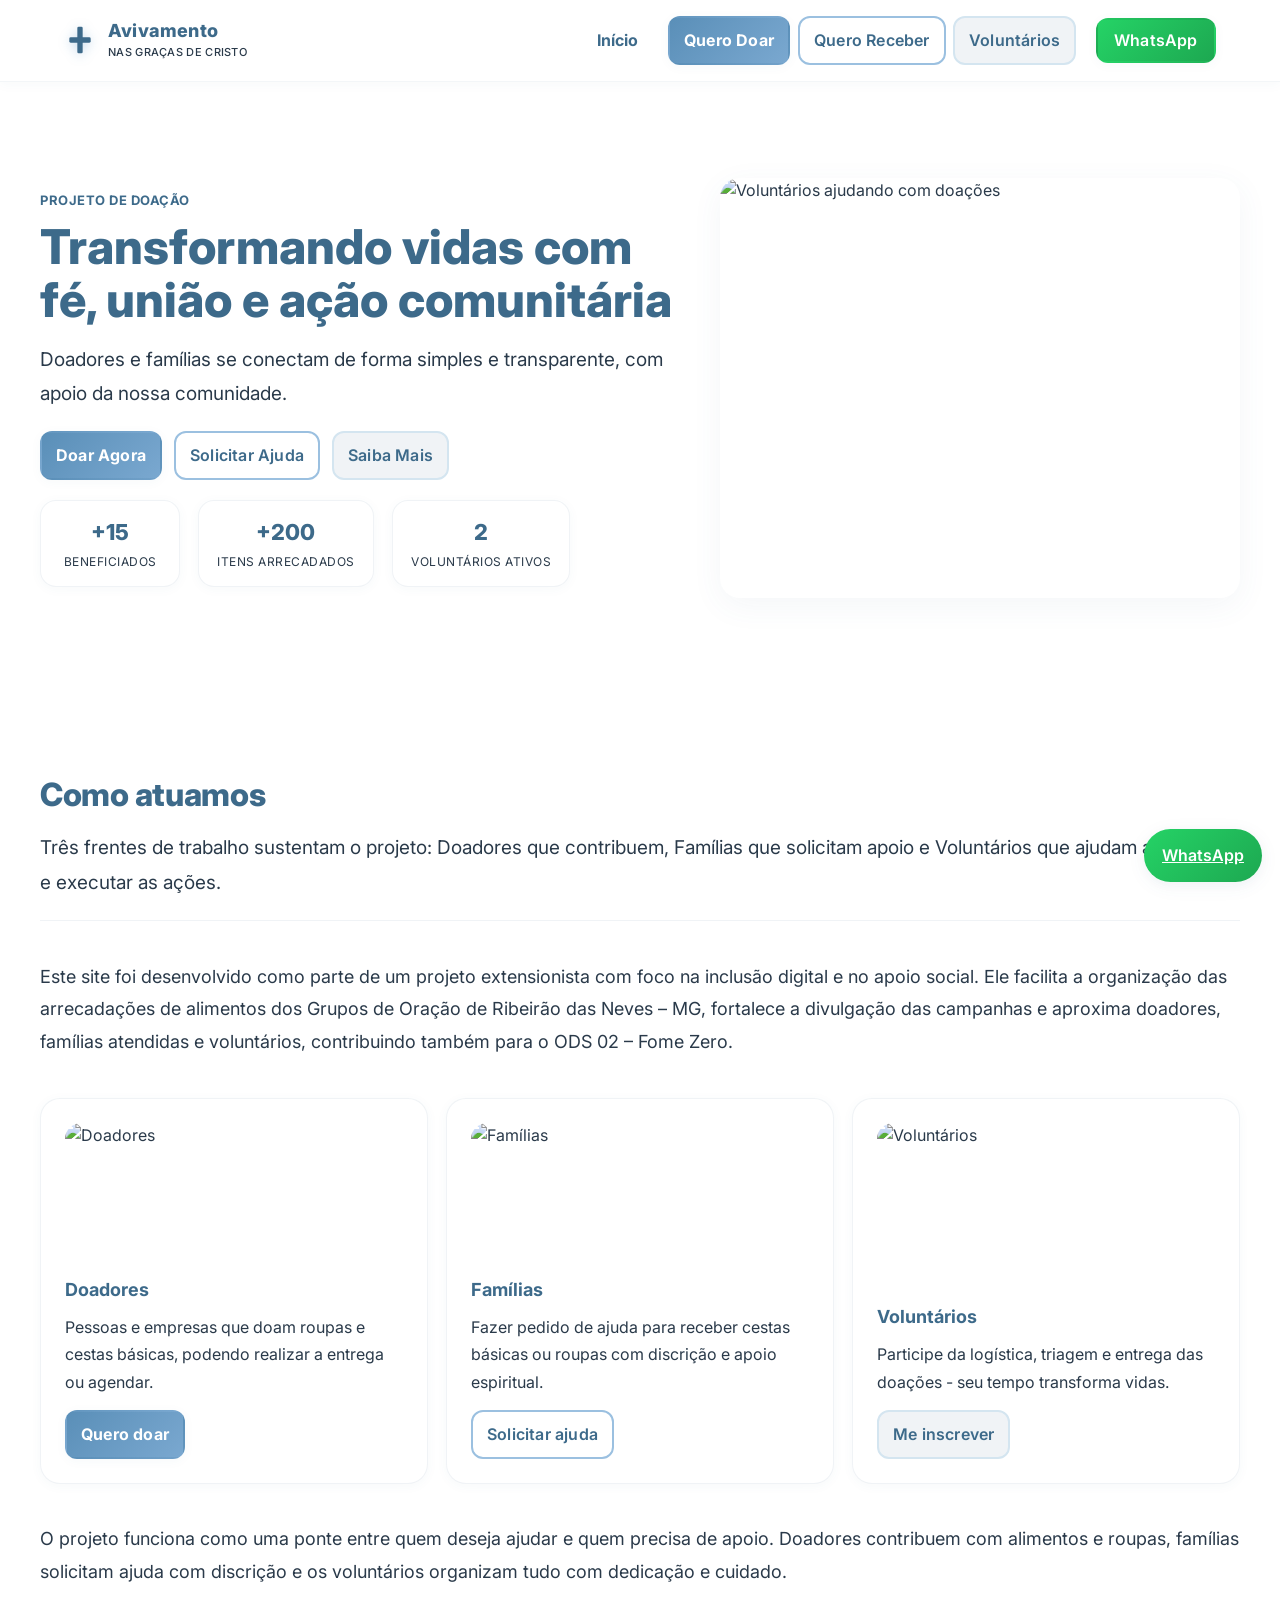
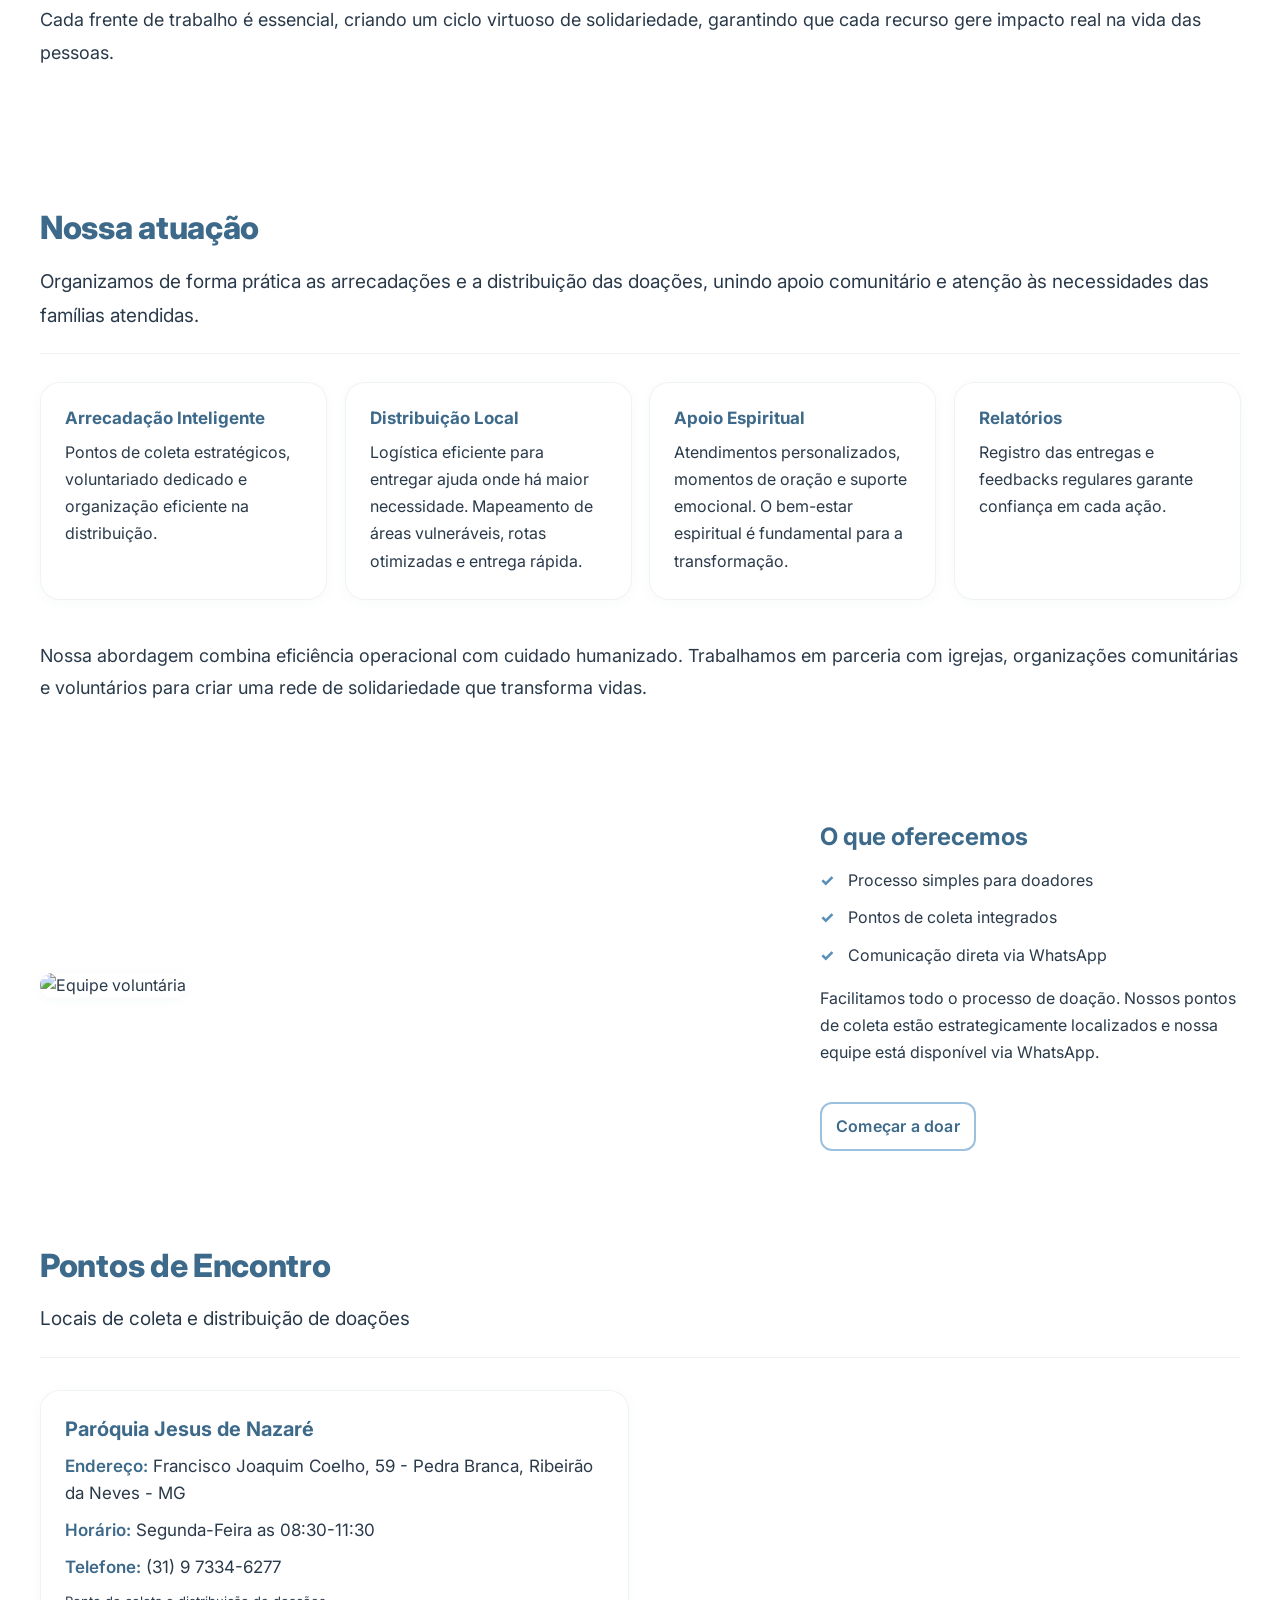
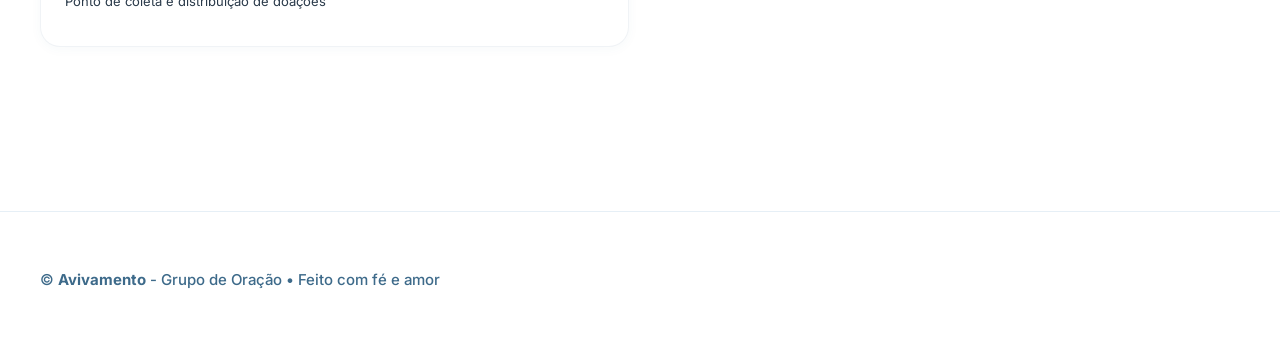
==== commit 2e9ce309: "Update index.html" ====
--- a/index.html
+++ b/index.html
@@ -65,23 +65,22 @@
 
         <!-- Main Content Container -->
         <div class="container">
-            <!-- Como Funcionamos Section -->
+            <!-- Como Atuamos Section -->
             <section id="areas" class="areas">
                 <div class="page-header">
-                    <h2>Como funcionamos</h2>
-                    <p class="subtitle lead">Três frentes de trabalho: Doadores que contribuem, Famílias que solicitam e Voluntários que executam.</p>
+                    <h2>Como atuamos</h2>
+                    <p class="subtitle lead">Três frentes de trabalho sustentam o projeto: Doadores que contribuem, Famílias que solicitam apoio e Voluntários que ajudam a organizar e executar as ações.</p>
                 </div>
             <!-- Sobre o Projeto Section -->
                     <div class="project-info-text">
-                        <p>Este site foi desenvolvido como parte de um projeto extensionista com foco na inclusão digital e no apoio social. Ele foi criado para facilitar a organização das arrecadações de alimentos dos Grupos de Oração de Ribeirão das Neves - MG, melhorar a divulgação das campanhas e aproximar doadores, famílias atendidas e voluntários, contribuindo também para o ODS 02 – Fome Zero.</p>
-                        <p>O objetivo é melhorar a divulgação das campanhas, facilitar o contato entre doadores, beneficiários e voluntários e contribuir para o Objetivo de Desenvolvimento Sustentável (ODS) 02: Fome zero e agricultura sustentável.</p>
+                        <p>Este site foi desenvolvido como parte de um projeto extensionista com foco na inclusão digital e no apoio social. Ele facilita a organização das arrecadações de alimentos dos Grupos de Oração de Ribeirão das Neves – MG, fortalece a divulgação das campanhas e aproxima doadores, famílias atendidas e voluntários, contribuindo também para o ODS 02 – Fome Zero.</p>
                     </div>
                 <div class="areas-grid">
                     <article class="area-card">
                         <img src="https://i.pinimg.com/originals/aa/27/34/aa273427e8a0ba6a10bbc2c5b029f0f6.jpg" alt="Doadores">
                         <div>
                             <h4>Doadores</h4>
-                            <p>Pessoas e empresas que doam roupas e cestas básicas, com opções para entrega ou agendamento.</p>
+                            <p>Pessoas e empresas que doam roupas e cestas básicas, podendo realizar a entrega ou agendar.</p>
                             <div class="area-actions">
                                 <a class="btn btn-primary" href="pages/doar.html">Quero doar</a>
                             </div>
@@ -114,16 +113,16 @@
                 </div>
             </section>
 
-            <!-- Nossas Soluções Section -->
+            <!-- Nossa Atuação Section -->
             <section id="solutions" class="solutions">
                 <div class="page-header">
-                    <h2>Nossas soluções</h2>
-                    <p class="subtitle lead">Organizamos de forma prática as arrecadações e a distribuição das doações, sempre com atenção e apoio espiritual para quem precisa.</p>
+                    <h2>Nossa atuação</h2>
+                    <p class="subtitle lead">Organizamos de forma prática as arrecadações e a distribuição das doações, unindo apoio comunitário e atenção às necessidades das famílias atendidas.</p>
                 </div>
                 <div class="solutions-grid">
                     <article class="solution">
                         <h3>Arrecadação Inteligente</h3>
-                        <p>Pontos de coleta estratégicos, voluntariado dedicado e na distribuição. Locais de fácil acesso para entrega e retirada.</p>
+                        <p>Pontos de coleta estratégicos, voluntariado dedicado e organização eficiente na distribuição.</p>
                     </article>
                     <article class="solution">
                         <h3>Distribuição Local</h3>
@@ -156,7 +155,7 @@
                             <li>Pontos de coleta integrados</li>
                             <li>Comunicação direta via WhatsApp</li>
                         </ul>
-                        <p>Facilitamos todo o processo de doação. Nossos pontos de coleta estão estrategicamente localizados, nossa equipe está disponível via WhatsApp.</p>                        <a class="btn btn-outline" href="pages/doar.html">Começar a doar</a>
+                        <p>Facilitamos todo o processo de doação. Nossos pontos de coleta estão estrategicamente localizados e nossa equipe está disponível via WhatsApp.</p>                        <a class="btn btn-outline" href="pages/doar.html">Começar a doar</a>
                     </div>
                 </div>
             </section>
@@ -203,3 +202,5 @@
 
 
 
+
+
--- a/css/styles.css
+++ b/css/styles.css
@@ -1,4 +1,3 @@
-/* copied from assets/css/styles.css */
 :root{
     --blue-800: #2d5a7a;
     --blue-700: #3d6a8a;
@@ -454,15 +453,6 @@
     }
 }
 
-@keyframes shimmer {
-    0% {
-        background-position: -1000px 0;
-    }
-    100% {
-        background-position: 1000px 0;
-    }
-}
-
 /* Animações de entrada para seções principais */
 .hero-content {
     animation: slideInLeft 0.8s cubic-bezier(0.4, 0, 0.2, 1);
@@ -726,16 +716,6 @@
 .pontos-grid .map-box:nth-child(1) { animation-delay: 0.1s; }
 .pontos-grid .map-box:nth-child(2) { animation-delay: 0.2s; }
 
-/* Efeito de loading shimmer (opcional, para elementos que carregam) */
-@keyframes loadingShimmer {
-    0% {
-        background-position: -1000px 0;
-    }
-    100% {
-        background-position: 1000px 0;
-    }
-}
-
 /* Melhorias de performance - usar will-change para elementos animados */
 .area-card,
 .solution,
@@ -755,5 +735,3 @@
         transition-duration: 0.01ms !important;
     }
 }
-
-
